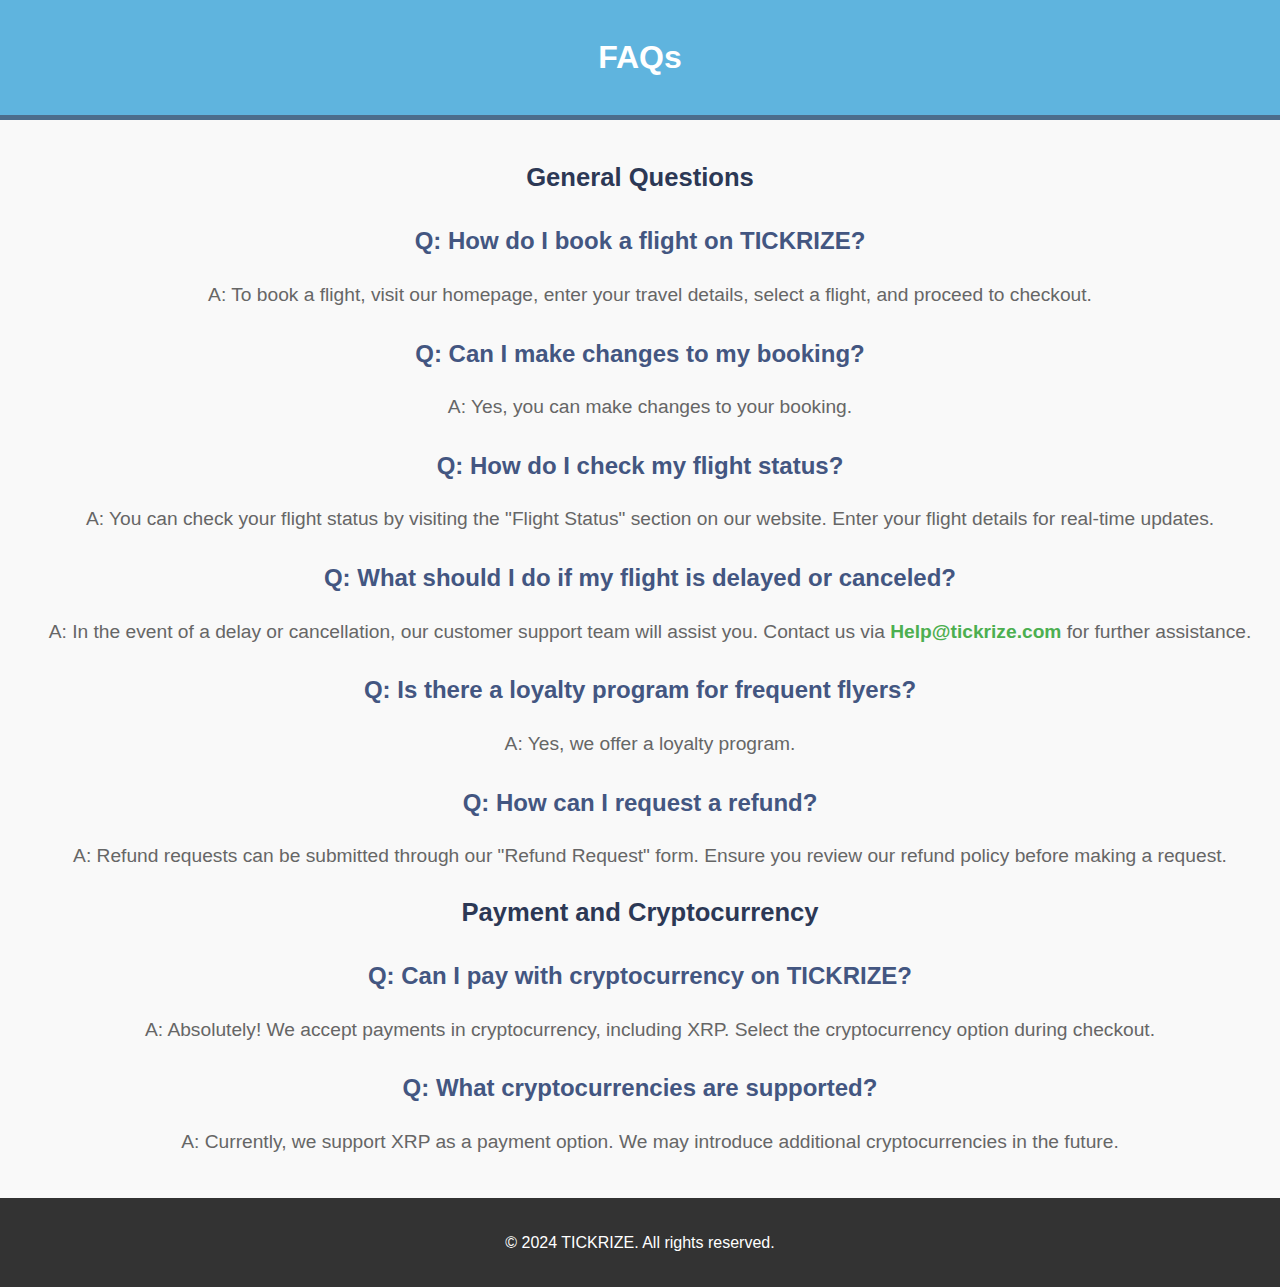
==== FAQS.html @ 262c02c2 "Add files via upload" ====
<!DOCTYPE html>
<html lang="en">
<head>
    <meta charset="UTF-8">
    <meta name="viewport" content="width=device-width, initial-scale=1.0">
    <title>TICKRIZE - FAQs</title>
    <style>
        body {
            font-family: 'Arial', sans-serif;
            margin: 0;
            padding: 0;
            line-height: 1.6;
            color: #2c3855;
            background-color: #f8f8f8;
        }

        header {
            background-color: #5fb4de;
            color: white;
            padding: 2rem 0;
            text-align: center;
            border-bottom: 5px solid rgb(76, 109, 139);
        }

        header h1 {
            margin: 0;
            font-size: 2rem;
        }

        header p {
            margin: 0;
            font-size: 1.2rem;
        }

        main {
        font-family: 'Arial', sans-serif;
        padding: 20px;
        background-color: #f9f9f9;
        font-size: 0.8rem; /* Réduire la taille de la police */
        text-align: center; /* Aligner le texte au centre */
    }

        main h3 {
            color: #435681;
            font-size: 1.5rem;
            margin-bottom: 10px;
        }

        main p {
            color: #666;
            margin-left: 20px;
            margin-bottom: 20px;
            font-size: 1.2rem;
            line-height: 1.6;
        }

        a {
            color: #4caf50;
            text-decoration: none;
            font-weight: bold;
        }

        a:hover {
            text-decoration: underline;
            color: #396;
        }

        footer {
            background-color: #333;
            color: white;
            text-align: center;
            padding: 1rem 0;
        }
    </style>
</head>
<body>

    <header>
        <h1>FAQs</h1>
    </header>

    <main>

        <h1>General Questions</h1>

        <h3>Q: How do I book a flight on TICKRIZE?</h3>
        <p>A: To book a flight, visit our homepage, enter your travel details, select a flight, and proceed to checkout.</p>

        <h3>Q: Can I make changes to my booking?</h3>
        <p>A: Yes, you can make changes to your booking. </p>

        <h3>Q: How do I check my flight status?</h3>
        <p>A: You can check your flight status by visiting the "Flight Status" section on our website. Enter your flight details for real-time updates.</p>

        <h3>Q: What should I do if my flight is delayed or canceled?</h3>
        <p>A: In the event of a delay or cancellation, our customer support team will assist you. Contact us via <a href="mailto:Help@tickrize.com">Help@tickrize.com</a> for further assistance.</p>

        <h3>Q: Is there a loyalty program for frequent flyers?</h3>
        <p>A: Yes, we offer a loyalty program. </p>

        <h3>Q: How can I request a refund?</h3>
        <p>A: Refund requests can be submitted through our "Refund Request" form. Ensure you review our refund policy before making a request.</p>

        <h1>Payment and Cryptocurrency</h1>

        <h3>Q: Can I pay with cryptocurrency on TICKRIZE?</h3>
        <p>A: Absolutely! We accept payments in cryptocurrency, including XRP. Select the cryptocurrency option during checkout.</p>

        <h3>Q: What cryptocurrencies are supported?</h3>
        <p>A: Currently, we support XRP as a payment option. We may introduce additional cryptocurrencies in the future.</p>

    </main>

    <footer>
        <p>&copy; 2024 TICKRIZE. All rights reserved.</p>
    </footer>

</body>
</html>
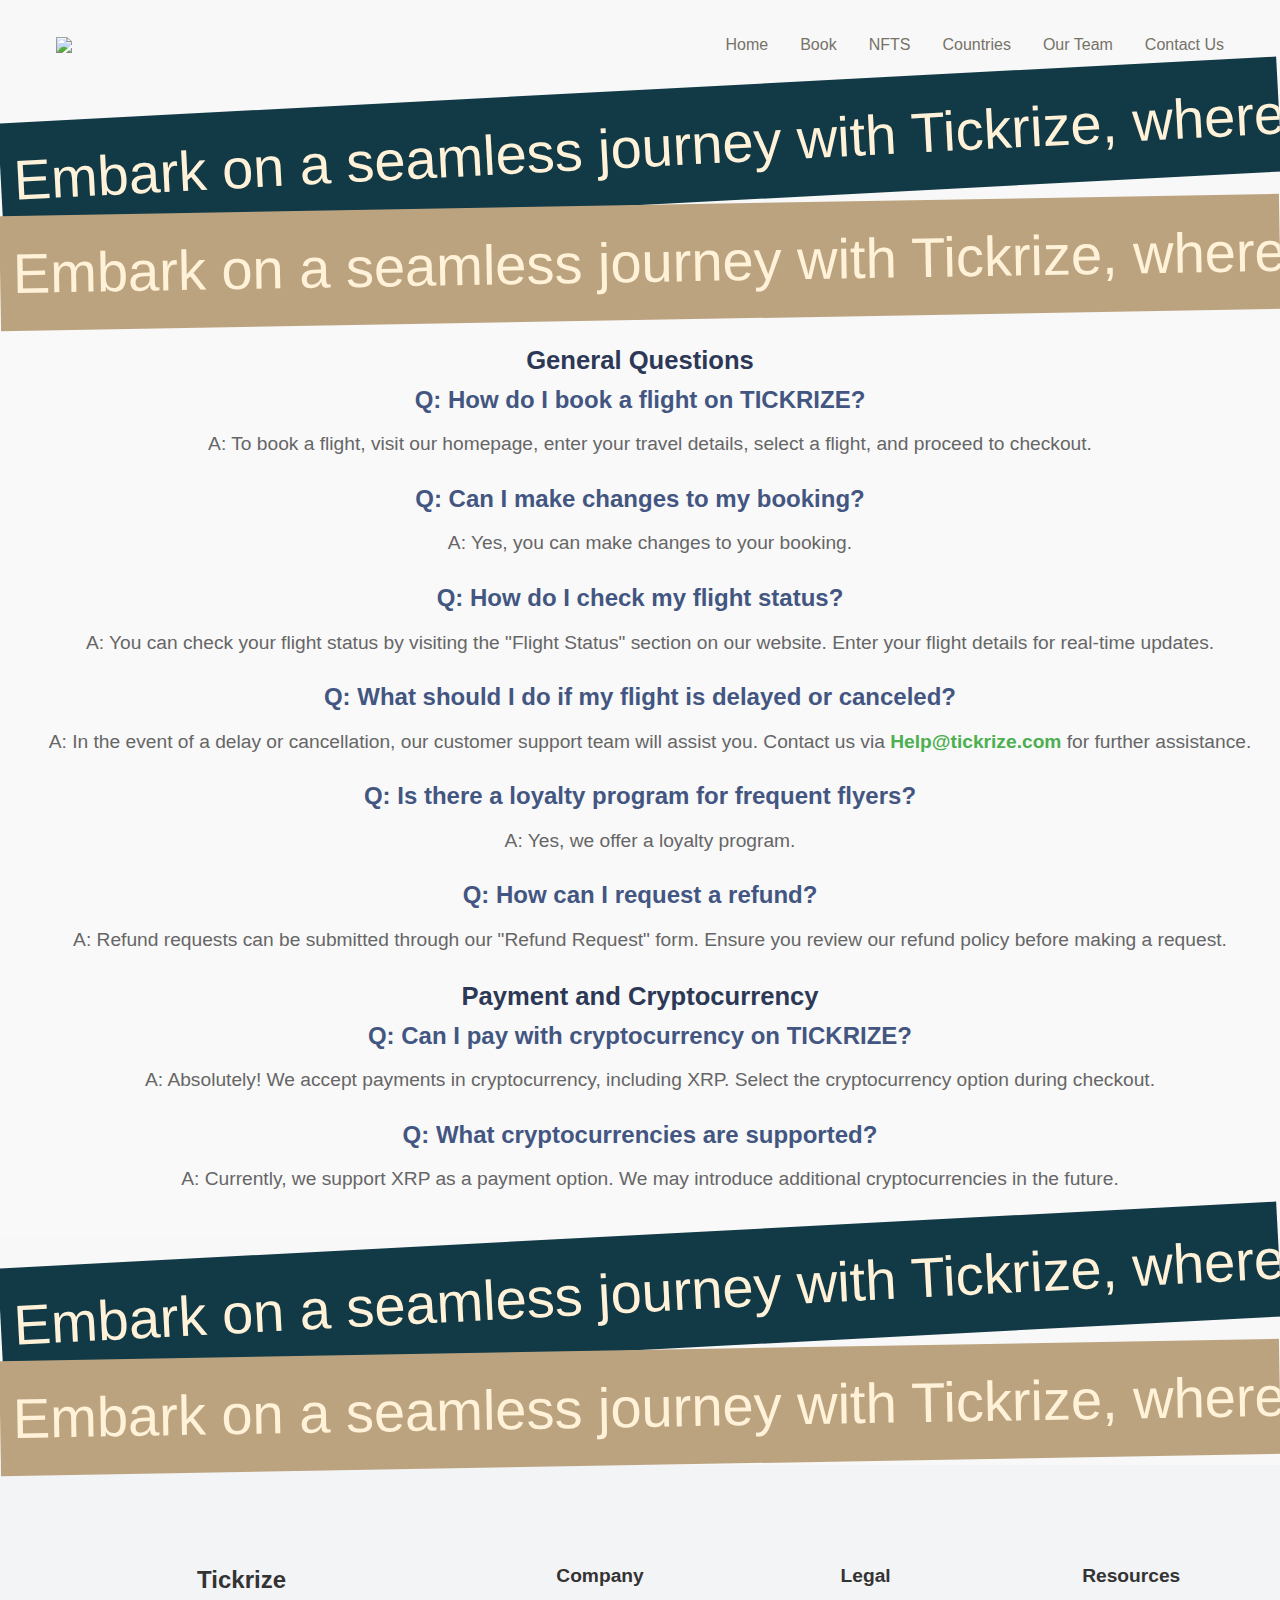
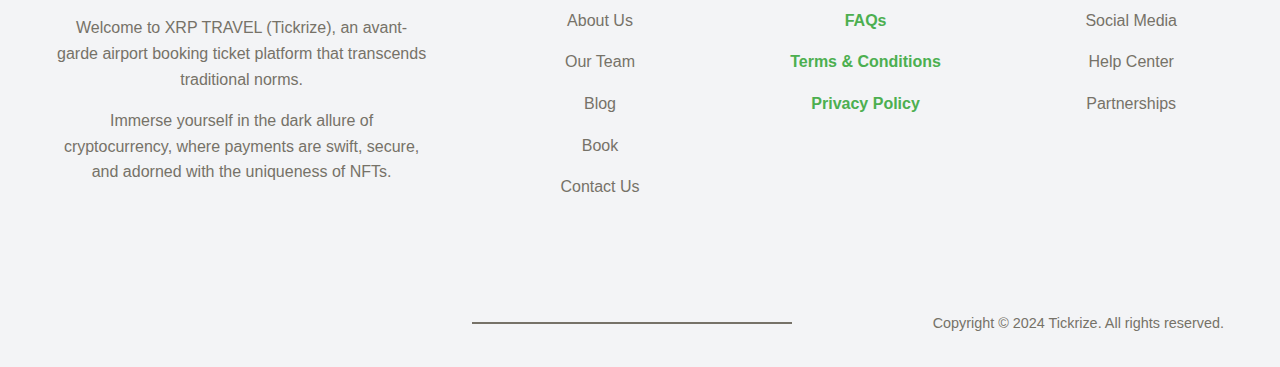
==== commit e3481dd1: "new" ====
--- a/FAQS.html
+++ b/FAQS.html
@@ -3,6 +3,12 @@
 <head>
     <meta charset="UTF-8">
     <meta name="viewport" content="width=device-width, initial-scale=1.0">
+    <link rel="stylesheet" href="team.css" />
+    <link rel="stylesheet" href="styles.css" />
+    <link rel="stylesheet" href="slider.css" />
+    <link rel="stylesheet" href="marquee.css" />
+    <script src="https://unpkg.com/gsap@3.9.0/dist/gsap.min.js"></script>
+    <script src="marquee.js"></script>
     <title>TICKRIZE - FAQs</title>
     <style>
         body {
@@ -14,23 +20,7 @@
             background-color: #f8f8f8;
         }
 
-        header {
-            background-color: #5fb4de;
-            color: white;
-            padding: 2rem 0;
-            text-align: center;
-            border-bottom: 5px solid rgb(76, 109, 139);
-        }
-
-        header h1 {
-            margin: 0;
-            font-size: 2rem;
-        }
-
-        header p {
-            margin: 0;
-            font-size: 1.2rem;
-        }
+    
 
         main {
         font-family: 'Arial', sans-serif;
@@ -74,11 +64,36 @@
     </style>
 </head>
 <body>
+    <nav>
+        <img class="logo" src="image-2/ticlogo.png">
+        <ul class="nav__links">
+          <li class="link"><a href="index.html">Home</a></li>
+          <li class="link"><a href="index.html">Book</a></li>
+          <li class="link"><a href="nfts.html">NFTS</a></li>
+          <li class="link"><a href="countries.html">Countries</a></li>
+          <li class="link"><a href="team.html">Our Team</a></li>
+          <li class="link"><a href="#">Contact Us</a></li>
+        </ul>
+      </nav>
 
-    <header>
-        <h1>FAQs</h1>
-    </header>
-
+      
+    <section>
+        <div class="marquee" data-marquee-duration="30">
+          <div class="marquee__inner">
+            <div class="marquee__content">Embark on a seamless journey with Tickrize, where cutting-edge technology meets
+              the world of aviation. Explore the future of ticketing with our real-time platform, ensuring swift and
+              secure transactions using cryptocurrency.</div>
+          </div>
+        </div>
+  
+        <div class="marquee" data-marquee-duration="20">
+          <div class="marquee__inner">
+            <div class="marquee__content">Embark on a seamless journey with Tickrize, where cutting-edge technology meets
+              the world of aviation. Explore the future of ticketing with our real-time platform, ensuring swift and
+              secure transactions using cryptocurrency.</div>
+          </div>
+        </div>
+      </section>
     <main>
 
         <h1>General Questions</h1>
@@ -111,9 +126,60 @@
 
     </main>
 
-    <footer>
-        <p>&copy; 2024 TICKRIZE. All rights reserved.</p>
-    </footer>
+    <section>
+        <div class="marquee" data-marquee-duration="30">
+          <div class="marquee__inner">
+            <div class="marquee__content">Embark on a seamless journey with Tickrize, where cutting-edge technology meets
+              the world of aviation. Explore the future of ticketing with our real-time platform, ensuring swift and
+              secure transactions using cryptocurrency.</div>
+          </div>
+        </div>
+  
+        <div class="marquee" data-marquee-duration="20">
+          <div class="marquee__inner">
+            <div class="marquee__content">Embark on a seamless journey with Tickrize, where cutting-edge technology meets
+              the world of aviation. Explore the future of ticketing with our real-time platform, ensuring swift and
+              secure transactions using cryptocurrency.</div>
+          </div>
+        </div>
+      </section>
+
+    <footer class="footer">
+        <div class="section__container footer__container">
+          <div class="footer__col">
+            <h3>Tickrize</h3>
+            <p>
+              Welcome to XRP TRAVEL (Tickrize), an avant-garde airport booking ticket platform that transcends traditional
+              norms. </p>
+            <p>
+              Immerse yourself in the dark allure of cryptocurrency, where payments are swift, secure, and adorned with
+              the uniqueness of NFTs. </p>
+          </div>
+          <div class="footer__col">
+            <h4>Company</h4>
+            <p>About Us</p>
+            <p>Our Team</p>
+            <p>Blog</p>
+            <p>Book</p>
+            <p>Contact Us</p>
+          </div>
+          <div class="footer__col">
+            <h4>Legal</h4>
+            <p><a href="FAQS.html">FAQs</a></p>
+            <p><a href="Terms&Conditions.html">Terms & Conditions</a></p>
+            <p><a href="PrivacyPolicy.html">Privacy Policy</a></p>
+          </div>
+          <div class="footer__col">
+            <h4>Resources</h4>
+            <p>Social Media</p>
+            <p>Help Center</p>
+            <p>Partnerships</p>
+          </div>
+        </div>
+        <div class="footer__bar">
+          Copyright © 2024 Tickrize. All rights reserved.
+        </div>
+      </footer>
 
 </body>
 </html>
--- a/styles.css
+++ b/styles.css
@@ -0,0 +1,408 @@
+@import url("https://fonts.googleapis.com/css2?family=Poppins:wght@400;500;600;700;800&display=swap");
+
+:root {
+  --primary-color: #2c3855;
+  --primary-color-dark: #435681;
+  --text-dark: #333333;
+  --text-light: #767268;
+  --extra-light: #f3f4f6;
+  --white: #ffffff;
+  --max-width: 1200px;
+}
+
+* {
+  margin: 0;
+  padding: 0;
+  box-sizing: border-box;
+}
+
+.section__container {
+  max-width: var(--max-width);
+  margin: auto;
+  padding: 5rem 1rem;
+}
+
+.section__header {
+  font-size: 2rem;
+  font-weight: 600;
+  color: var(--text-dark);
+  text-align: center;
+}
+
+a {
+  text-decoration: none;
+}
+
+img {
+  width: 100%;
+  display: flex;
+}
+
+body {
+  font-family: "Poppins", sans-serif;
+}
+.logo{
+  width: 50px;
+  height: auto;
+
+}
+
+nav {
+  max-width: var(--max-width);
+  margin: auto;
+  padding: 2rem 1rem;
+  display: flex;
+  align-items: center;
+  justify-content: space-between;
+}
+
+.nav__logo {
+  font-size: 1.5rem;
+  font-weight: 600;
+  color: var(--text-dark);
+}
+
+.nav__links {
+  list-style: none;
+  display: flex;
+  align-items: center;
+  gap: 2rem;
+}
+
+.link a {
+  font-weight: 500;
+  color: var(--text-light);
+  transition: 0.3s;
+}
+
+.link a:hover {
+  color: var(--primary-color);
+}
+
+.header__container {
+  padding: 1rem 1rem 5rem 1rem;
+}
+
+.header__image__container {
+  position: relative;
+  min-height: 500px;
+  background-image: linear-gradient(
+      to right,
+      rgba(44, 56, 85, 0.9),
+      rgba(100, 125, 187, 0.1)
+    ),
+    url("image-2/airplane-ad.jpeg");
+  background-position: center center;
+  background-size: cover;
+  background-repeat: no-repeat;
+  border-radius: 2rem;
+}
+
+.header__content {
+  max-width: 600px;
+  padding: 5rem 2rem;
+}
+
+.header__content h1 {
+  margin-bottom: 1rem;
+  font-size: 3.5rem;
+  line-height: 4rem;
+  font-weight: 600;
+  color: var(--white);
+}
+
+.header__content p {
+  color: var(--extra-light);
+}
+
+.booking__container {
+  position: absolute;
+  bottom: -5rem;
+  left: 50%;
+  transform: translateX(-50%);
+  width: calc(100% - 6rem);
+  display: flex;
+  align-items: center;
+  gap: 1rem;
+  padding: 3rem 2rem;
+  border-radius: 2rem;
+  background-color: rgba(255, 255, 255, 0.7);
+  -webkit-backdrop-filter: blur(10px);
+  backdrop-filter: blur(10px);
+  box-shadow: 5px 5px 30px rgba(0, 0, 0, 0.1);
+}
+
+.booking__container form {
+  width: 100%;
+  flex: 1;
+  display: grid;
+  grid-template-columns: repeat(4, 1fr);
+  gap: 1rem;
+}
+
+.booking__container .input__group {
+  width: 100%;
+  position: relative;
+}
+
+.booking__container label {
+  position: absolute;
+  top: 50%;
+  left: 0;
+  transform: translateY(-50%);
+  font-size: 1.2rem;
+  font-weight: 500;
+  color: var(--text-dark);
+  pointer-events: none;
+  transition: 0.3s;
+}
+
+.booking__container input {
+  width: 100%;
+  padding: 10px 0;
+  font-size: 1rem;
+  outline: none;
+  border: none;
+  background-color: transparent;
+  border-bottom: 1px solid var(--primary-color);
+  color: var(--text-dark);
+}
+
+.booking__container input:focus ~ label {
+  font-size: 0.8rem;
+  top: 0;
+}
+
+.booking__container .form__group p {
+  margin-top: 0.5rem;
+  font-size: 0.8rem;
+  color: var(--text-light);
+}
+
+.booking__container .btn {
+  padding: 1rem;
+  outline: none;
+  border: none;
+  font-size: 1.5rem;
+  color: var(--white);
+  background-color: var(--primary-color);
+  border-radius: 100%;
+  cursor: pointer;
+  transition: 0.3s;
+}
+
+.booking__container .btn:hover {
+  background-color: var(--primary-color-dark);
+}
+
+.popular__grid {
+  margin-top: 4rem;
+  display: grid;
+  grid-template-columns: repeat(3, 1fr);
+  gap: 2rem;
+}
+
+.popular__card {
+  overflow: hidden;
+  border-radius: 1rem;
+  box-shadow: 5px 5px 20px rgba(0, 0, 0, 0.1);
+}
+
+.popular__content {
+  padding: 1rem;
+}
+
+.popular__card__header {
+  display: flex;
+  align-items: center;
+  justify-content: space-between;
+  gap: 1rem;
+  margin-bottom: 0.5rem;
+}
+
+.popular__card__header h4 {
+  font-size: 1.2rem;
+  font-weight: 600;
+  color: var(--text-dark);
+}
+
+.popular__content p {
+  color: var(--text-light);
+}
+
+.client {
+  background-color: var(--extra-light);
+}
+
+.client__grid {
+  margin-top: 4rem;
+  display: grid;
+  grid-template-columns: repeat(3, 1fr);
+  gap: 2rem;
+}
+
+.client__card {
+  padding: 2rem;
+  background-color: var(--white);
+  border-radius: 1rem;
+  box-shadow: 5px 5px 20px rgba(0, 0, 0, 0.1);
+}
+
+.client__card img {
+  max-width: 80px;
+  margin: auto;
+  margin-bottom: 1rem;
+  border-radius: 100%;
+}
+
+.client__card p {
+  text-align: center;
+  color: var(--text-dark);
+}
+
+.reward__container {
+  padding: 2rem;
+  text-align: center;
+  border-radius: 2rem;
+  box-shadow: 5px 5px 30px rgba(0, 0, 0, 0.1);
+}
+
+.reward__container p {
+  margin-bottom: 1rem;
+  font-weight: 600;
+  color: var(--text-light);
+}
+
+.reward__container h4 {
+  max-width: 500px;
+  margin: auto;
+  margin-bottom: 1rem;
+  font-size: 2rem;
+  font-weight: 600;
+  color: var(--text-dark);
+}
+
+.reward__btn {
+  padding: 1rem 3rem;
+  outline: none;
+  border: none;
+  font-size: 1rem;
+  color: var(--white);
+  background-color: var(--primary-color);
+  border-radius: 1rem;
+  cursor: pointer;
+  transition: 0.3s;
+}
+
+.reward__btn:hover {
+  background-color: var(--primary-color-dark);
+}
+
+.footer {
+  background-color: var(--extra-light);
+}
+
+.footer__container {
+  display: grid;
+  grid-template-columns: 2fr repeat(3, 1fr);
+  gap: 5rem;
+}
+
+.footer__col h3 {
+  margin-bottom: 1rem;
+  font-size: 1.5rem;
+  font-weight: 600;
+  color: var(--text-dark);
+}
+
+.footer__col h4 {
+  margin-bottom: 1rem;
+  font-size: 1.2rem;
+  font-weight: 600;
+  color: var(--text-dark);
+}
+
+.footer__col p {
+  margin-bottom: 1rem;
+  color: var(--text-light);
+  cursor: pointer;
+  transition: 0.3s;
+}
+
+.footer__col p:hover {
+  color: var(--text-dark);
+}
+
+.footer__bar {
+  position: relative;
+  max-width: var(--max-width);
+  margin: auto;
+  padding: 1rem;
+  font-size: 0.9rem;
+  font-weight: 500;
+  color: var(--text-light);
+  text-align: right;
+  overflow: hidden;
+}
+
+.footer__bar::before {
+  position: absolute;
+  content: "";
+  top: 50%;
+  right: 28rem;
+  transform: translateY(-50%);
+  width: 20rem;
+  height: 2px;
+  background-color: var(--text-light);
+}
+
+@media (width < 900px) {
+  .booking__container form {
+    grid-template-columns: repeat(2, 1fr);
+  }
+
+  .popular__grid {
+    grid-template-columns: repeat(2, 1fr);
+    gap: 1rem;
+  }
+
+  .client__grid {
+    grid-template-columns: repeat(2, 1fr);
+    gap: 1rem;
+  }
+
+  .footer__container {
+    grid-template-columns: repeat(2, 1fr);
+  }
+}
+
+@media (width < 600px) {
+  .nav__links {
+    display: none;
+  }
+
+  .header__container {
+    padding-bottom: 25rem;
+  }
+
+  .booking__container {
+    flex-direction: column;
+    bottom: -25rem;
+  }
+
+  .booking__container form {
+    grid-template-columns: repeat(1, 1fr);
+  }
+
+  .popular__grid {
+    grid-template-columns: repeat(1, 1fr);
+  }
+
+  .client__grid {
+    grid-template-columns: repeat(1, 1fr);
+  }
+
+  .footer__container {
+    gap: 2rem;
+  }
+}
--- a/slider.css
+++ b/slider.css
@@ -0,0 +1,26 @@
+
+.slider img {
+    width: auto;
+    height: 60px;
+    align-items: center;
+    
+}
+
+.slide-track {
+  width: 100%;
+  display: flex;
+  justify-content: center;
+  gap: 7em;
+  overflow: hidden;
+}
+
+.slider {
+  margin-top: 0px;
+  background-color: #FFF2D8;
+  padding: 4em 1em;
+}
+
+@keyframes scroll {
+  0% {transform: translateX(0);}
+  100% {transform: translatex(-1000%)}
+}--- a/marquee.css
+++ b/marquee.css
@@ -0,0 +1,35 @@
+
+ section .marquee {
+    display: flex;
+    flex-direction: column;
+    justify-content: center;
+    gap: 10px;
+    min-height: 5ch;
+    overflow: hidden;
+  } 
+  
+  .marquee {
+    padding: 1vw;
+    white-space: nowrap;
+  }
+    
+  .marquee:first-child {
+    background-color: #113946;
+    transform: rotateZ(-3deg);
+  }
+  
+  .marquee:last-child {
+    background-color: #BCA37F;
+    transform: rotateZ(-1deg);
+  }
+  
+  .marquee__inner {
+    display: flex;
+    gap: 20px;
+  }
+  
+  .marquee__content {
+    color: #FFF2D8;
+    font-size: clamp(40px, 4.375vw, 70px);
+  }
+  